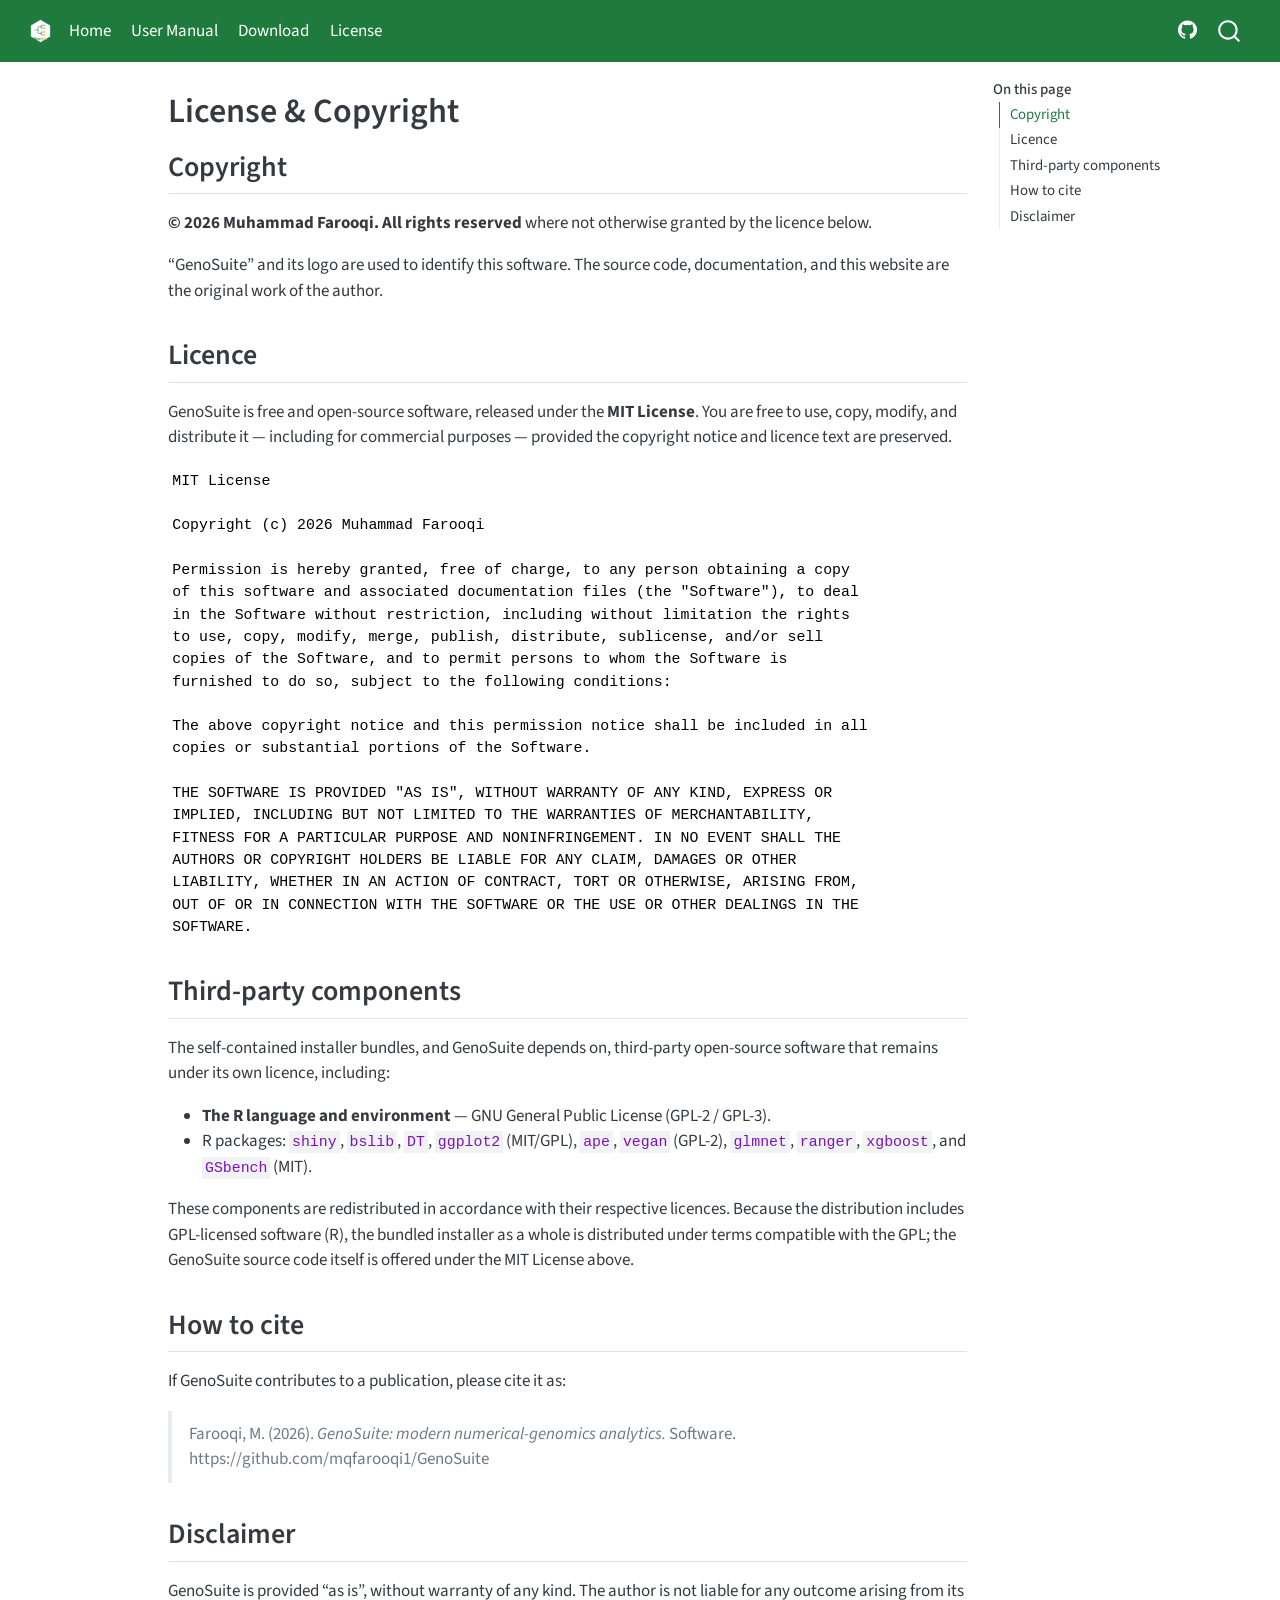
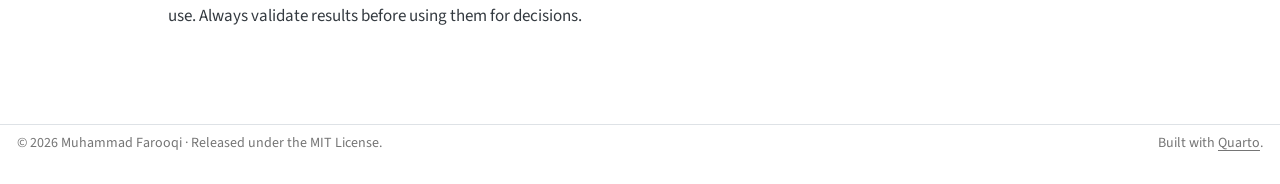
==== docs/license.html @ b626dc02 "Add public website (Quarto): landing, user manual, download, license/copyright + MIT LICENSE" ====
<!DOCTYPE html>
<html xmlns="http://www.w3.org/1999/xhtml" lang="en" xml:lang="en"><head>

<meta charset="utf-8">
<meta name="generator" content="quarto-1.9.37">

<meta name="viewport" content="width=device-width, initial-scale=1.0, user-scalable=yes">


<title>License &amp; Copyright – GenoSuite</title>
<style>
/* Default styles provided by pandoc.
** See https://pandoc.org/MANUAL.html#variables-for-html for config info.
*/
code{white-space: pre-wrap;}
span.smallcaps{font-variant: small-caps;}
div.columns{display: flex; gap: min(4vw, 1.5em);}
div.column{flex: auto; overflow-x: auto;}
div.hanging-indent{margin-left: 1.5em; text-indent: -1.5em;}
ul.task-list{list-style: none;}
ul.task-list li input[type="checkbox"] {
  width: 0.8em;
  margin: 0 0.8em 0.2em -1em; /* quarto-specific, see https://github.com/quarto-dev/quarto-cli/issues/4556 */ 
  vertical-align: middle;
}
</style>


<script src="site_libs/quarto-nav/quarto-nav.js"></script>
<script src="site_libs/quarto-nav/headroom.min.js"></script>
<script src="site_libs/clipboard/clipboard.min.js"></script>
<script src="site_libs/quarto-search/autocomplete.umd.js"></script>
<script src="site_libs/quarto-search/fuse.min.js"></script>
<script src="site_libs/quarto-search/quarto-search.js"></script>
<meta name="quarto:offset" content="./">
<link href="./images/logo.svg" rel="icon" type="image/svg+xml">
<script src="site_libs/quarto-html/quarto.js" type="module"></script>
<script src="site_libs/quarto-html/tabsets/tabsets.js" type="module"></script>
<script src="site_libs/quarto-html/popper.min.js"></script>
<script src="site_libs/quarto-html/tippy.umd.min.js"></script>
<script src="site_libs/quarto-html/anchor.min.js"></script>
<link href="site_libs/quarto-html/tippy.css" rel="stylesheet">
<link href="site_libs/quarto-html/quarto-syntax-highlighting-7f8f88aac4f3542376d5c11b86a4c14d.css" rel="stylesheet" id="quarto-text-highlighting-styles">
<script src="site_libs/bootstrap/bootstrap.min.js"></script>
<link href="site_libs/bootstrap/bootstrap-icons.css" rel="stylesheet">
<link href="site_libs/bootstrap/bootstrap-7f2a425d2e9b5c5eeaa6651102116ebf.min.css" rel="stylesheet" append-hash="true" id="quarto-bootstrap" data-mode="light">
<script id="quarto-search-options" type="application/json">{
  "location": "navbar",
  "copy-button": false,
  "collapse-after": 3,
  "panel-placement": "end",
  "type": "overlay",
  "limit": 50,
  "keyboard-shortcut": [
    "f",
    "/",
    "s"
  ],
  "show-item-context": false,
  "language": {
    "search-no-results-text": "No results",
    "search-matching-documents-text": "matching documents",
    "search-copy-link-title": "Copy link to search",
    "search-hide-matches-text": "Hide additional matches",
    "search-more-match-text": "more match in this document",
    "search-more-matches-text": "more matches in this document",
    "search-clear-button-title": "Clear",
    "search-text-placeholder": "",
    "search-detached-cancel-button-title": "Cancel",
    "search-submit-button-title": "Submit",
    "search-label": "Search"
  }
}</script>
<style>html{ scroll-behavior: smooth; }</style>


</head>

<body class="nav-fixed quarto-light">

<div id="quarto-search-results"></div>
  <header id="quarto-header" class="headroom fixed-top">
    <nav class="navbar navbar-expand-lg " data-bs-theme="dark">
      <div class="navbar-container container-fluid">
      <div class="navbar-brand-container mx-auto">
    <a href="./index.html" class="navbar-brand navbar-brand-logo">
    <img src="./images/logo.svg" alt="" class="navbar-logo light-content">
    <img src="./images/logo.svg" alt="" class="navbar-logo dark-content">
    </a>
  </div>
            <div id="quarto-search" class="" title="Search"></div>
          <button class="navbar-toggler" type="button" data-bs-toggle="collapse" data-bs-target="#navbarCollapse" aria-controls="navbarCollapse" role="menu" aria-expanded="false" aria-label="Toggle navigation" onclick="if (window.quartoToggleHeadroom) { window.quartoToggleHeadroom(); }">
  <span class="navbar-toggler-icon"></span>
</button>
          <div class="collapse navbar-collapse" id="navbarCollapse">
            <ul class="navbar-nav navbar-nav-scroll me-auto">
  <li class="nav-item">
    <a class="nav-link" href="./index.html"> 
<span class="menu-text">Home</span></a>
  </li>  
  <li class="nav-item">
    <a class="nav-link" href="./manual.html"> 
<span class="menu-text">User Manual</span></a>
  </li>  
  <li class="nav-item">
    <a class="nav-link" href="./download.html"> 
<span class="menu-text">Download</span></a>
  </li>  
  <li class="nav-item">
    <a class="nav-link active" href="./license.html" aria-current="page"> 
<span class="menu-text">License</span></a>
  </li>  
</ul>
            <ul class="navbar-nav navbar-nav-scroll ms-auto">
  <li class="nav-item compact">
    <a class="nav-link" href="https://github.com/mqfarooqi1/GenoSuite"> <i class="bi bi-github" role="img" aria-label="GitHub">
</i> 
<span class="menu-text"></span></a>
  </li>  
</ul>
          </div> <!-- /navcollapse -->
            <div class="quarto-navbar-tools">
</div>
      </div> <!-- /container-fluid -->
    </nav>
</header>
<!-- content -->
<div id="quarto-content" class="quarto-container page-columns page-rows-contents page-layout-article page-navbar">
<!-- sidebar -->
<!-- margin-sidebar -->
    <div id="quarto-margin-sidebar" class="sidebar margin-sidebar">
        <nav id="TOC" role="doc-toc" class="toc-active">
    <h2 id="toc-title">On this page</h2>
   
  <ul>
  <li><a href="#copyright" id="toc-copyright" class="nav-link active" data-scroll-target="#copyright">Copyright</a></li>
  <li><a href="#licence" id="toc-licence" class="nav-link" data-scroll-target="#licence">Licence</a></li>
  <li><a href="#third-party-components" id="toc-third-party-components" class="nav-link" data-scroll-target="#third-party-components">Third-party components</a></li>
  <li><a href="#how-to-cite" id="toc-how-to-cite" class="nav-link" data-scroll-target="#how-to-cite">How to cite</a></li>
  <li><a href="#disclaimer" id="toc-disclaimer" class="nav-link" data-scroll-target="#disclaimer">Disclaimer</a></li>
  </ul>
</nav>
    </div>
<!-- main -->
<main class="content" id="quarto-document-content">

<header id="title-block-header" class="quarto-title-block default">
<div class="quarto-title">
<h1 class="title">License &amp; Copyright</h1>
</div>



<div class="quarto-title-meta">

    
  
    
  </div>
  


</header>


<section id="copyright" class="level2">
<h2 class="anchored" data-anchor-id="copyright">Copyright</h2>
<p><strong>© 2026 Muhammad Farooqi. All rights reserved</strong> where not otherwise granted by the licence below.</p>
<p>“GenoSuite” and its logo are used to identify this software. The source code, documentation, and this website are the original work of the author.</p>
</section>
<section id="licence" class="level2">
<h2 class="anchored" data-anchor-id="licence">Licence</h2>
<p>GenoSuite is free and open-source software, released under the <strong>MIT License</strong>. You are free to use, copy, modify, and distribute it — including for commercial purposes — provided the copyright notice and licence text are preserved.</p>
<pre class="text"><code>MIT License

Copyright (c) 2026 Muhammad Farooqi

Permission is hereby granted, free of charge, to any person obtaining a copy
of this software and associated documentation files (the "Software"), to deal
in the Software without restriction, including without limitation the rights
to use, copy, modify, merge, publish, distribute, sublicense, and/or sell
copies of the Software, and to permit persons to whom the Software is
furnished to do so, subject to the following conditions:

The above copyright notice and this permission notice shall be included in all
copies or substantial portions of the Software.

THE SOFTWARE IS PROVIDED "AS IS", WITHOUT WARRANTY OF ANY KIND, EXPRESS OR
IMPLIED, INCLUDING BUT NOT LIMITED TO THE WARRANTIES OF MERCHANTABILITY,
FITNESS FOR A PARTICULAR PURPOSE AND NONINFRINGEMENT. IN NO EVENT SHALL THE
AUTHORS OR COPYRIGHT HOLDERS BE LIABLE FOR ANY CLAIM, DAMAGES OR OTHER
LIABILITY, WHETHER IN AN ACTION OF CONTRACT, TORT OR OTHERWISE, ARISING FROM,
OUT OF OR IN CONNECTION WITH THE SOFTWARE OR THE USE OR OTHER DEALINGS IN THE
SOFTWARE.</code></pre>
</section>
<section id="third-party-components" class="level2">
<h2 class="anchored" data-anchor-id="third-party-components">Third-party components</h2>
<p>The self-contained installer bundles, and GenoSuite depends on, third-party open-source software that remains under its own licence, including:</p>
<ul>
<li><strong>The R language and environment</strong> — GNU General Public License (GPL-2 / GPL-3).</li>
<li>R packages: <code>shiny</code>, <code>bslib</code>, <code>DT</code>, <code>ggplot2</code> (MIT/GPL), <code>ape</code>, <code>vegan</code> (GPL-2), <code>glmnet</code>, <code>ranger</code>, <code>xgboost</code>, and <code>GSbench</code> (MIT).</li>
</ul>
<p>These components are redistributed in accordance with their respective licences. Because the distribution includes GPL-licensed software (R), the bundled installer as a whole is distributed under terms compatible with the GPL; the GenoSuite source code itself is offered under the MIT License above.</p>
</section>
<section id="how-to-cite" class="level2">
<h2 class="anchored" data-anchor-id="how-to-cite">How to cite</h2>
<p>If GenoSuite contributes to a publication, please cite it as:</p>
<blockquote class="blockquote">
<p>Farooqi, M. (2026). <em>GenoSuite: modern numerical-genomics analytics.</em> Software. https://github.com/mqfarooqi1/GenoSuite</p>
</blockquote>
</section>
<section id="disclaimer" class="level2">
<h2 class="anchored" data-anchor-id="disclaimer">Disclaimer</h2>
<p>GenoSuite is provided “as is”, without warranty of any kind. The author is not liable for any outcome arising from its use. Always validate results before using them for decisions.</p>


</section>

</main> <!-- /main -->
<script id="quarto-html-after-body" type="application/javascript">
  window.document.addEventListener("DOMContentLoaded", function (event) {
    const icon = "";
    const anchorJS = new window.AnchorJS();
    anchorJS.options = {
      placement: 'right',
      icon: icon
    };
    anchorJS.add('.anchored');
    const isCodeAnnotation = (el) => {
      for (const clz of el.classList) {
        if (clz.startsWith('code-annotation-')) {                     
          return true;
        }
      }
      return false;
    }
    const onCopySuccess = function(e) {
      // button target
      const button = e.trigger;
      // don't keep focus
      button.blur();
      // flash "checked"
      button.classList.add('code-copy-button-checked');
      var currentTitle = button.getAttribute("title");
      button.setAttribute("title", "Copied!");
      let tooltip;
      if (window.bootstrap) {
        button.setAttribute("data-bs-toggle", "tooltip");
        button.setAttribute("data-bs-placement", "left");
        button.setAttribute("data-bs-title", "Copied!");
        tooltip = new bootstrap.Tooltip(button, 
          { trigger: "manual", 
            customClass: "code-copy-button-tooltip",
            offset: [0, -8]});
        tooltip.show();    
      }
      setTimeout(function() {
        if (tooltip) {
          tooltip.hide();
          button.removeAttribute("data-bs-title");
          button.removeAttribute("data-bs-toggle");
          button.removeAttribute("data-bs-placement");
        }
        button.setAttribute("title", currentTitle);
        button.classList.remove('code-copy-button-checked');
      }, 1000);
      // clear code selection
      e.clearSelection();
    }
    const getTextToCopy = function(trigger) {
      const outerScaffold = trigger.parentElement.cloneNode(true);
      const codeEl = outerScaffold.querySelector('code');
      for (const childEl of codeEl.children) {
        if (isCodeAnnotation(childEl)) {
          childEl.remove();
        }
      }
      return codeEl.innerText;
    }
    const clipboard = new window.ClipboardJS('.code-copy-button:not([data-in-quarto-modal])', {
      text: getTextToCopy
    });
    clipboard.on('success', onCopySuccess);
    if (window.document.getElementById('quarto-embedded-source-code-modal')) {
      const clipboardModal = new window.ClipboardJS('.code-copy-button[data-in-quarto-modal]', {
        text: getTextToCopy,
        container: window.document.getElementById('quarto-embedded-source-code-modal')
      });
      clipboardModal.on('success', onCopySuccess);
    }
      var localhostRegex = new RegExp(/^(?:http|https):\/\/localhost\:?[0-9]*\//);
      var mailtoRegex = new RegExp(/^mailto:/);
        var filterRegex = new RegExp('/' + window.location.host + '/');
      var isInternal = (href) => {
          return filterRegex.test(href) || localhostRegex.test(href) || mailtoRegex.test(href);
      }
      // Inspect non-navigation links and adorn them if external
     var links = window.document.querySelectorAll('a[href]:not(.nav-link):not(.navbar-brand):not(.toc-action):not(.sidebar-link):not(.sidebar-item-toggle):not(.pagination-link):not(.no-external):not([aria-hidden]):not(.dropdown-item):not(.quarto-navigation-tool):not(.about-link)');
      for (var i=0; i<links.length; i++) {
        const link = links[i];
        if (!isInternal(link.href)) {
          // undo the damage that might have been done by quarto-nav.js in the case of
          // links that we want to consider external
          if (link.dataset.originalHref !== undefined) {
            link.href = link.dataset.originalHref;
          }
        }
      }
    function tippyHover(el, contentFn, onTriggerFn, onUntriggerFn) {
      const config = {
        allowHTML: true,
        maxWidth: 500,
        delay: 100,
        arrow: false,
        appendTo: function(el) {
            return el.parentElement;
        },
        interactive: true,
        interactiveBorder: 10,
        theme: 'quarto',
        placement: 'bottom-start',
      };
      if (contentFn) {
        config.content = contentFn;
      }
      if (onTriggerFn) {
        config.onTrigger = onTriggerFn;
      }
      if (onUntriggerFn) {
        config.onUntrigger = onUntriggerFn;
      }
      window.tippy(el, config); 
    }
    const noterefs = window.document.querySelectorAll('a[role="doc-noteref"]');
    for (var i=0; i<noterefs.length; i++) {
      const ref = noterefs[i];
      tippyHover(ref, function() {
        // use id or data attribute instead here
        let href = ref.getAttribute('data-footnote-href') || ref.getAttribute('href');
        try { href = new URL(href).hash; } catch {}
        const id = href.replace(/^#\/?/, "");
        const note = window.document.getElementById(id);
        if (note) {
          return note.innerHTML;
        } else {
          return "";
        }
      });
    }
    const xrefs = window.document.querySelectorAll('a.quarto-xref');
    const processXRef = (id, note) => {
      // Strip column container classes
      const stripColumnClz = (el) => {
        el.classList.remove("page-full", "page-columns");
        if (el.children) {
          for (const child of el.children) {
            stripColumnClz(child);
          }
        }
      }
      stripColumnClz(note)
      if (id === null || id.startsWith('sec-')) {
        // Special case sections, only their first couple elements
        const container = document.createElement("div");
        if (note.children && note.children.length > 2) {
          container.appendChild(note.children[0].cloneNode(true));
          for (let i = 1; i < note.children.length; i++) {
            const child = note.children[i];
            if (child.tagName === "P" && child.innerText === "") {
              continue;
            } else {
              container.appendChild(child.cloneNode(true));
              break;
            }
          }
          if (window.Quarto?.typesetMath) {
            window.Quarto.typesetMath(container);
          }
          return container.innerHTML
        } else {
          if (window.Quarto?.typesetMath) {
            window.Quarto.typesetMath(note);
          }
          return note.innerHTML;
        }
      } else {
        // Remove any anchor links if they are present
        const anchorLink = note.querySelector('a.anchorjs-link');
        if (anchorLink) {
          anchorLink.remove();
        }
        if (window.Quarto?.typesetMath) {
          window.Quarto.typesetMath(note);
        }
        if (note.classList.contains("callout")) {
          return note.outerHTML;
        } else {
          return note.innerHTML;
        }
      }
    }
    for (var i=0; i<xrefs.length; i++) {
      const xref = xrefs[i];
      tippyHover(xref, undefined, function(instance) {
        instance.disable();
        let url = xref.getAttribute('href');
        let hash = undefined; 
        if (url.startsWith('#')) {
          hash = url;
        } else {
          try { hash = new URL(url).hash; } catch {}
        }
        if (hash) {
          const id = hash.replace(/^#\/?/, "");
          const note = window.document.getElementById(id);
          if (note !== null) {
            try {
              const html = processXRef(id, note.cloneNode(true));
              instance.setContent(html);
            } finally {
              instance.enable();
              instance.show();
            }
          } else {
            // See if we can fetch this
            fetch(url.split('#')[0])
            .then(res => res.text())
            .then(html => {
              const parser = new DOMParser();
              const htmlDoc = parser.parseFromString(html, "text/html");
              const note = htmlDoc.getElementById(id);
              if (note !== null) {
                const html = processXRef(id, note);
                instance.setContent(html);
              } 
            }).finally(() => {
              instance.enable();
              instance.show();
            });
          }
        } else {
          // See if we can fetch a full url (with no hash to target)
          // This is a special case and we should probably do some content thinning / targeting
          fetch(url)
          .then(res => res.text())
          .then(html => {
            const parser = new DOMParser();
            const htmlDoc = parser.parseFromString(html, "text/html");
            const note = htmlDoc.querySelector('main.content');
            if (note !== null) {
              // This should only happen for chapter cross references
              // (since there is no id in the URL)
              // remove the first header
              if (note.children.length > 0 && note.children[0].tagName === "HEADER") {
                note.children[0].remove();
              }
              const html = processXRef(null, note);
              instance.setContent(html);
            } 
          }).finally(() => {
            instance.enable();
            instance.show();
          });
        }
      }, function(instance) {
      });
    }
        let selectedAnnoteEl;
        const selectorForAnnotation = ( cell, annotation) => {
          let cellAttr = 'data-code-cell="' + cell + '"';
          let lineAttr = 'data-code-annotation="' +  annotation + '"';
          const selector = 'span[' + cellAttr + '][' + lineAttr + ']';
          return selector;
        }
        const selectCodeLines = (annoteEl) => {
          const doc = window.document;
          const targetCell = annoteEl.getAttribute("data-target-cell");
          const targetAnnotation = annoteEl.getAttribute("data-target-annotation");
          const annoteSpan = window.document.querySelector(selectorForAnnotation(targetCell, targetAnnotation));
          const lines = annoteSpan.getAttribute("data-code-lines").split(",");
          const lineIds = lines.map((line) => {
            return targetCell + "-" + line;
          })
          let top = null;
          let height = null;
          let parent = null;
          if (lineIds.length > 0) {
              //compute the position of the single el (top and bottom and make a div)
              const el = window.document.getElementById(lineIds[0]);
              top = el.offsetTop;
              height = el.offsetHeight;
              parent = el.parentElement.parentElement;
            if (lineIds.length > 1) {
              const lastEl = window.document.getElementById(lineIds[lineIds.length - 1]);
              const bottom = lastEl.offsetTop + lastEl.offsetHeight;
              height = bottom - top;
            }
            if (top !== null && height !== null && parent !== null) {
              // cook up a div (if necessary) and position it 
              let div = window.document.getElementById("code-annotation-line-highlight");
              if (div === null) {
                div = window.document.createElement("div");
                div.setAttribute("id", "code-annotation-line-highlight");
                div.style.position = 'absolute';
                parent.appendChild(div);
              }
              div.style.top = top - 2 + "px";
              div.style.height = height + 4 + "px";
              div.style.left = 0;
              let gutterDiv = window.document.getElementById("code-annotation-line-highlight-gutter");
              if (gutterDiv === null) {
                gutterDiv = window.document.createElement("div");
                gutterDiv.setAttribute("id", "code-annotation-line-highlight-gutter");
                gutterDiv.style.position = 'absolute';
                const codeCell = window.document.getElementById(targetCell);
                const gutter = codeCell.querySelector('.code-annotation-gutter');
                gutter.appendChild(gutterDiv);
              }
              gutterDiv.style.top = top - 2 + "px";
              gutterDiv.style.height = height + 4 + "px";
            }
            selectedAnnoteEl = annoteEl;
          }
        };
        const unselectCodeLines = () => {
          const elementsIds = ["code-annotation-line-highlight", "code-annotation-line-highlight-gutter"];
          elementsIds.forEach((elId) => {
            const div = window.document.getElementById(elId);
            if (div) {
              div.remove();
            }
          });
          selectedAnnoteEl = undefined;
        };
          // Handle positioning of the toggle
      window.addEventListener(
        "resize",
        throttle(() => {
          elRect = undefined;
          if (selectedAnnoteEl) {
            selectCodeLines(selectedAnnoteEl);
          }
        }, 10)
      );
      function throttle(fn, ms) {
      let throttle = false;
      let timer;
        return (...args) => {
          if(!throttle) { // first call gets through
              fn.apply(this, args);
              throttle = true;
          } else { // all the others get throttled
              if(timer) clearTimeout(timer); // cancel #2
              timer = setTimeout(() => {
                fn.apply(this, args);
                timer = throttle = false;
              }, ms);
          }
        };
      }
        // Attach click handler to the DT
        const annoteDls = window.document.querySelectorAll('dt[data-target-cell]');
        for (const annoteDlNode of annoteDls) {
          annoteDlNode.addEventListener('click', (event) => {
            const clickedEl = event.target;
            if (clickedEl !== selectedAnnoteEl) {
              unselectCodeLines();
              const activeEl = window.document.querySelector('dt[data-target-cell].code-annotation-active');
              if (activeEl) {
                activeEl.classList.remove('code-annotation-active');
              }
              selectCodeLines(clickedEl);
              clickedEl.classList.add('code-annotation-active');
            } else {
              // Unselect the line
              unselectCodeLines();
              clickedEl.classList.remove('code-annotation-active');
            }
          });
        }
    const findCites = (el) => {
      const parentEl = el.parentElement;
      if (parentEl) {
        const cites = parentEl.dataset.cites;
        if (cites) {
          return {
            el,
            cites: cites.split(' ')
          };
        } else {
          return findCites(el.parentElement)
        }
      } else {
        return undefined;
      }
    };
    var bibliorefs = window.document.querySelectorAll('a[role="doc-biblioref"]');
    for (var i=0; i<bibliorefs.length; i++) {
      const ref = bibliorefs[i];
      const citeInfo = findCites(ref);
      if (citeInfo) {
        tippyHover(citeInfo.el, function() {
          var popup = window.document.createElement('div');
          citeInfo.cites.forEach(function(cite) {
            var citeDiv = window.document.createElement('div');
            citeDiv.classList.add('hanging-indent');
            citeDiv.classList.add('csl-entry');
            var biblioDiv = window.document.getElementById('ref-' + cite);
            if (biblioDiv) {
              citeDiv.innerHTML = biblioDiv.innerHTML;
            }
            popup.appendChild(citeDiv);
          });
          return popup.innerHTML;
        });
      }
    }
  });
  </script>
</div> <!-- /content -->
<footer class="footer">
  <div class="nav-footer">
    <div class="nav-footer-left">
<p>© 2026 Muhammad Farooqi · Released under the MIT License.</p>
</div>   
    <div class="nav-footer-center">
      &nbsp;
    </div>
    <div class="nav-footer-right">
<p>Built with <a href="https://quarto.org">Quarto</a>.</p>
</div>
  </div>
</footer>




<script src="site_libs/quarto-html/zenscroll-min.js"></script>
</body></html>
---- docs/site_libs/quarto-html/tippy.css ----
.tippy-box[data-animation=fade][data-state=hidden]{opacity:0}[data-tippy-root]{max-width:calc(100vw - 10px)}.tippy-box{position:relative;background-color:#333;color:#fff;border-radius:4px;font-size:14px;line-height:1.4;white-space:normal;outline:0;transition-property:transform,visibility,opacity}.tippy-box[data-placement^=top]>.tippy-arrow{bottom:0}.tippy-box[data-placement^=top]>.tippy-arrow:before{bottom:-7px;left:0;border-width:8px 8px 0;border-top-color:initial;transform-origin:center top}.tippy-box[data-placement^=bottom]>.tippy-arrow{top:0}.tippy-box[data-placement^=bottom]>.tippy-arrow:before{top:-7px;left:0;border-width:0 8px 8px;border-bottom-color:initial;transform-origin:center bottom}.tippy-box[data-placement^=left]>.tippy-arrow{right:0}.tippy-box[data-placement^=left]>.tippy-arrow:before{border-width:8px 0 8px 8px;border-left-color:initial;right:-7px;transform-origin:center left}.tippy-box[data-placement^=right]>.tippy-arrow{left:0}.tippy-box[data-placement^=right]>.tippy-arrow:before{left:-7px;border-width:8px 8px 8px 0;border-right-color:initial;transform-origin:center right}.tippy-box[data-inertia][data-state=visible]{transition-timing-function:cubic-bezier(.54,1.5,.38,1.11)}.tippy-arrow{width:16px;height:16px;color:#333}.tippy-arrow:before{content:"";position:absolute;border-color:transparent;border-style:solid}.tippy-content{position:relative;padding:5px 9px;z-index:1}
---- docs/site_libs/quarto-html/quarto-syntax-highlighting-7f8f88aac4f3542376d5c11b86a4c14d.css ----
/* quarto syntax highlight colors */
:root {
  --quarto-hl-ot-color: #003B4F;
  --quarto-hl-at-color: #657422;
  --quarto-hl-ss-color: #20794D;
  --quarto-hl-an-color: #5E5E5E;
  --quarto-hl-fu-color: #4758AB;
  --quarto-hl-st-color: #20794D;
  --quarto-hl-cf-color: #003B4F;
  --quarto-hl-op-color: #5E5E5E;
  --quarto-hl-er-color: #AD0000;
  --quarto-hl-bn-color: #AD0000;
  --quarto-hl-al-color: #AD0000;
  --quarto-hl-va-color: #111111;
  --quarto-hl-bu-color: inherit;
  --quarto-hl-ex-color: inherit;
  --quarto-hl-pp-color: #AD0000;
  --quarto-hl-in-color: #5E5E5E;
  --quarto-hl-vs-color: #20794D;
  --quarto-hl-wa-color: #5E5E5E;
  --quarto-hl-do-color: #5E5E5E;
  --quarto-hl-im-color: #00769E;
  --quarto-hl-ch-color: #20794D;
  --quarto-hl-dt-color: #AD0000;
  --quarto-hl-fl-color: #AD0000;
  --quarto-hl-co-color: #5E5E5E;
  --quarto-hl-cv-color: #5E5E5E;
  --quarto-hl-cn-color: #8f5902;
  --quarto-hl-sc-color: #5E5E5E;
  --quarto-hl-dv-color: #AD0000;
  --quarto-hl-kw-color: #003B4F;
}

/* other quarto variables */
:root {
  --quarto-font-monospace: SFMono-Regular, Menlo, Monaco, Consolas, "Liberation Mono", "Courier New", monospace;
}

/* syntax highlight based on Pandoc's rules */
pre > code.sourceCode > span {
  color: #003B4F;
}

code.sourceCode > span {
  color: #003B4F;
}

div.sourceCode,
div.sourceCode pre.sourceCode {
  color: #003B4F;
}

/* Normal */
code span {
  color: #003B4F;
}

/* Alert */
code span.al {
  color: #AD0000;
  font-style: inherit;
}

/* Annotation */
code span.an {
  color: #5E5E5E;
  font-style: inherit;
}

/* Attribute */
code span.at {
  color: #657422;
  font-style: inherit;
}

/* BaseN */
code span.bn {
  color: #AD0000;
  font-style: inherit;
}

/* BuiltIn */
code span.bu {
  font-style: inherit;
}

/* ControlFlow */
code span.cf {
  color: #003B4F;
  font-weight: bold;
  font-style: inherit;
}

/* Char */
code span.ch {
  color: #20794D;
  font-style: inherit;
}

/* Constant */
code span.cn {
  color: #8f5902;
  font-style: inherit;
}

/* Comment */
code span.co {
  color: #5E5E5E;
  font-style: inherit;
}

/* CommentVar */
code span.cv {
  color: #5E5E5E;
  font-style: italic;
}

/* Documentation */
code span.do {
  color: #5E5E5E;
  font-style: italic;
}

/* DataType */
code span.dt {
  color: #AD0000;
  font-style: inherit;
}

/* DecVal */
code span.dv {
  color: #AD0000;
  font-style: inherit;
}

/* Error */
code span.er {
  color: #AD0000;
  font-style: inherit;
}

/* Extension */
code span.ex {
  font-style: inherit;
}

/* Float */
code span.fl {
  color: #AD0000;
  font-style: inherit;
}

/* Function */
code span.fu {
  color: #4758AB;
  font-style: inherit;
}

/* Import */
code span.im {
  color: #00769E;
  font-style: inherit;
}

/* Information */
code span.in {
  color: #5E5E5E;
  font-style: inherit;
}

/* Keyword */
code span.kw {
  color: #003B4F;
  font-weight: bold;
  font-style: inherit;
}

/* Operator */
code span.op {
  color: #5E5E5E;
  font-style: inherit;
}

/* Other */
code span.ot {
  color: #003B4F;
  font-style: inherit;
}

/* Preprocessor */
code span.pp {
  color: #AD0000;
  font-style: inherit;
}

/* SpecialChar */
code span.sc {
  color: #5E5E5E;
  font-style: inherit;
}

/* SpecialString */
code span.ss {
  color: #20794D;
  font-style: inherit;
}

/* String */
code span.st {
  color: #20794D;
  font-style: inherit;
}

/* Variable */
code span.va {
  color: #111111;
  font-style: inherit;
}

/* VerbatimString */
code span.vs {
  color: #20794D;
  font-style: inherit;
}

/* Warning */
code span.wa {
  color: #5E5E5E;
  font-style: italic;
}

.prevent-inlining {
  content: "</";
}

/*# sourceMappingURL=789ad8cd35626ba772517505b42a116e.css.map */
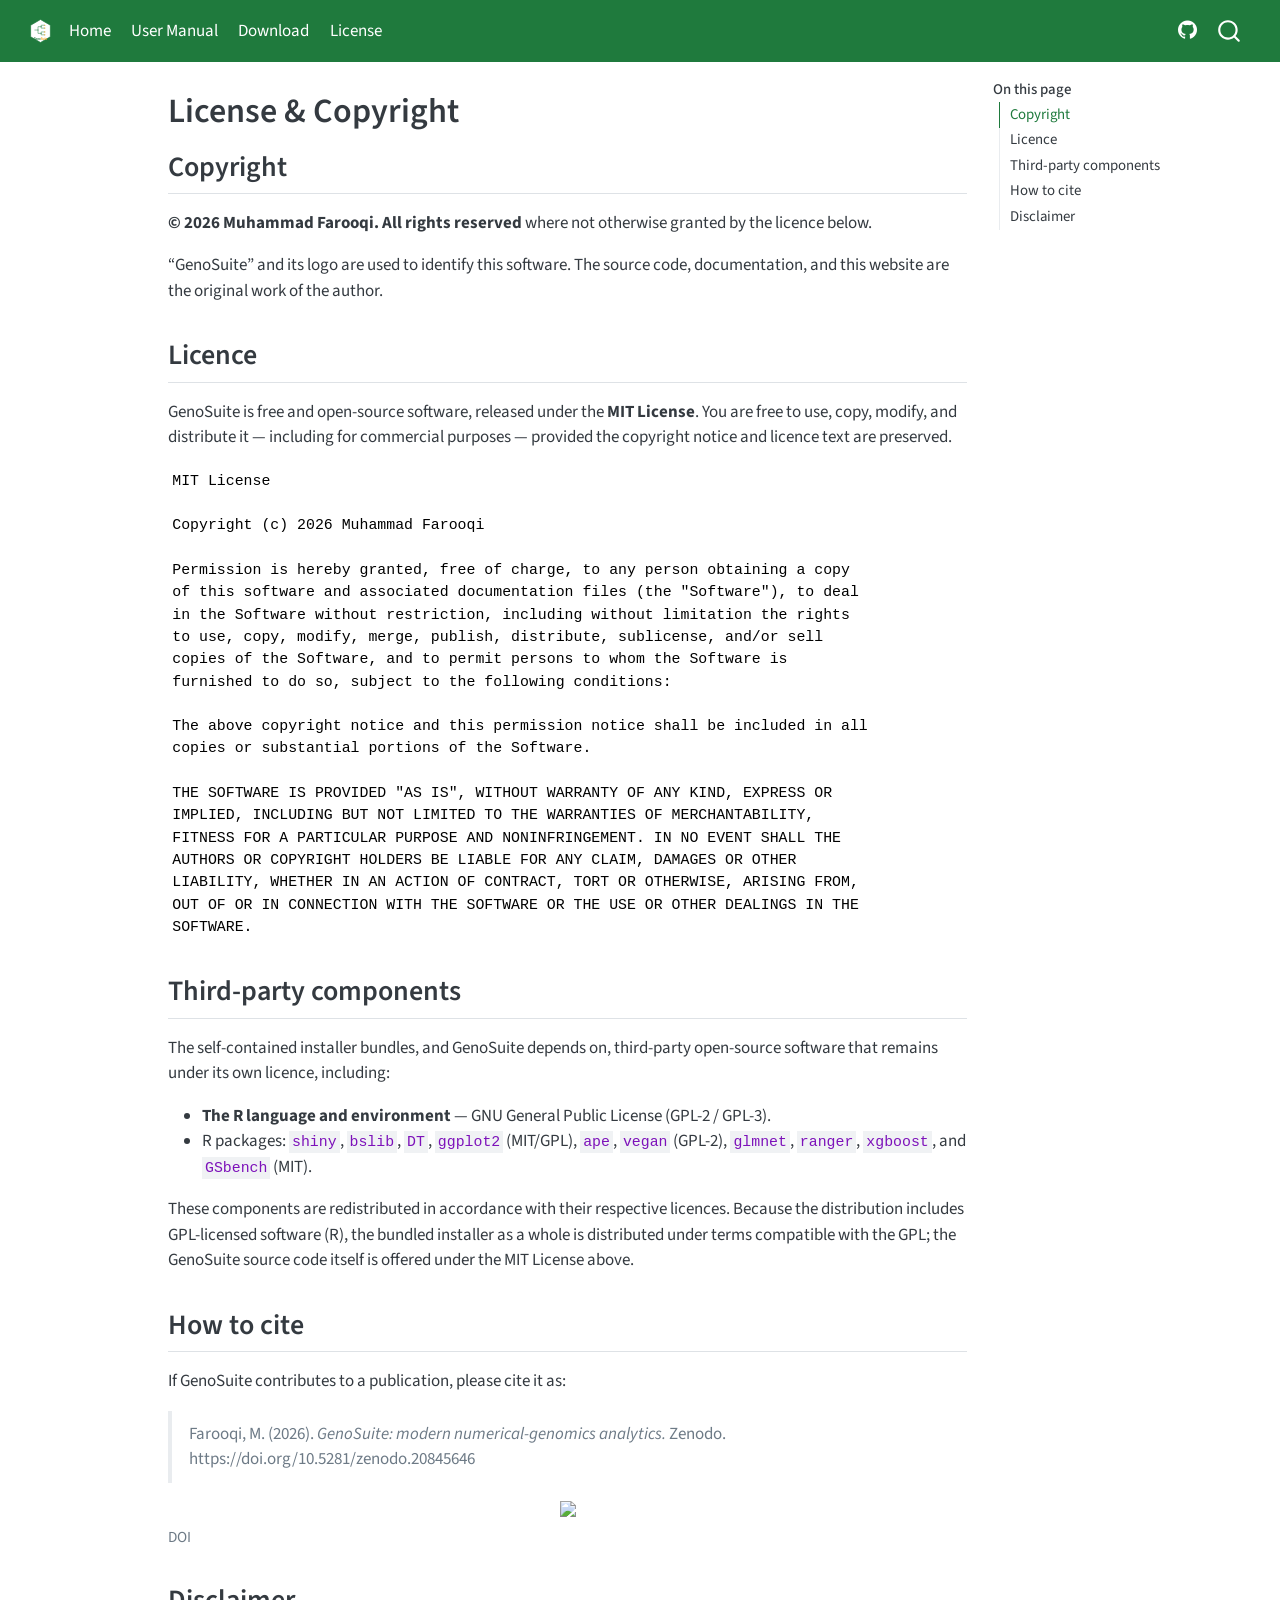
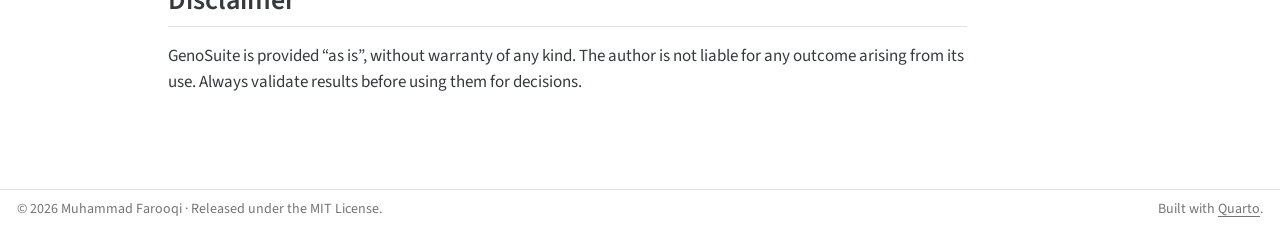
==== commit d7569f80: "Add Zenodo DOI (10.5281/zenodo.20845646) to README, CITATION.cff, and website" ====
--- a/docs/license.html
+++ b/docs/license.html
@@ -206,8 +206,14 @@
 <h2 class="anchored" data-anchor-id="how-to-cite">How to cite</h2>
 <p>If GenoSuite contributes to a publication, please cite it as:</p>
 <blockquote class="blockquote">
-<p>Farooqi, M. (2026). <em>GenoSuite: modern numerical-genomics analytics.</em> Software. https://github.com/mqfarooqi1/GenoSuite</p>
+<p>Farooqi, M. (2026). <em>GenoSuite: modern numerical-genomics analytics.</em> Zenodo. https://doi.org/10.5281/zenodo.20845646</p>
 </blockquote>
+<div class="quarto-figure quarto-figure-center">
+<figure class="figure">
+<p><a href="https://doi.org/10.5281/zenodo.20845646"><img src="https://zenodo.org/badge/DOI/10.5281/zenodo.20845646.svg" class="img-fluid figure-img"></a></p>
+<figcaption>DOI</figcaption>
+</figure>
+</div>
 </section>
 <section id="disclaimer" class="level2">
 <h2 class="anchored" data-anchor-id="disclaimer">Disclaimer</h2>
